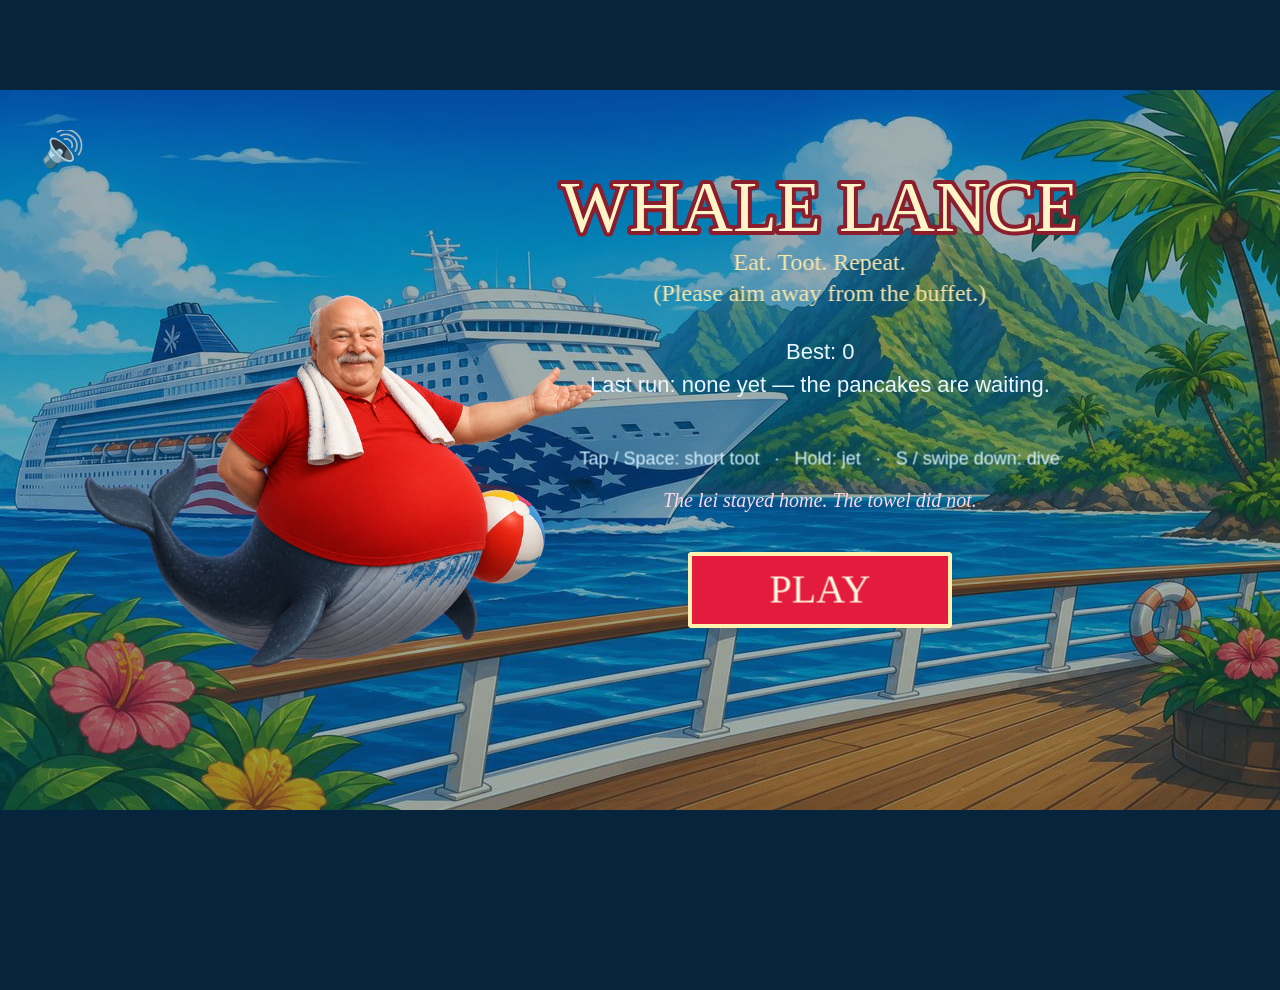
==== index.html @ 10d1d17a "Ship playable Whale Lance prototype with v2 likeness sprites. Phaser 3 title → play → game over → re" ====
<!DOCTYPE html>
<html lang="en">
<head>
  <meta charset="UTF-8" />
  <meta name="viewport" content="width=device-width, initial-scale=1, maximum-scale=1, user-scalable=no, viewport-fit=cover" />
  <meta name="apple-mobile-web-app-capable" content="yes" />
  <meta name="mobile-web-app-capable" content="yes" />
  <meta name="theme-color" content="#0a3d62" />
  <title>Whale Lance</title>
  <link rel="stylesheet" href="css/style.css" />
</head>
<body>
  <div id="game"></div>
  <script src="vendor/phaser.min.js"></script>
  <script src="js/game.js"></script>
</body>
</html>
---- css/style.css ----
html, body {
  margin: 0;
  padding: 0;
  width: 100%;
  height: 100%;
  background: #06253c;
  overflow: hidden;
  touch-action: none;
  user-select: none;
  -webkit-user-select: none;
}

#game {
  width: 100%;
  height: 100%;
}

#game canvas {
  display: block;
  margin: 0 auto;
}
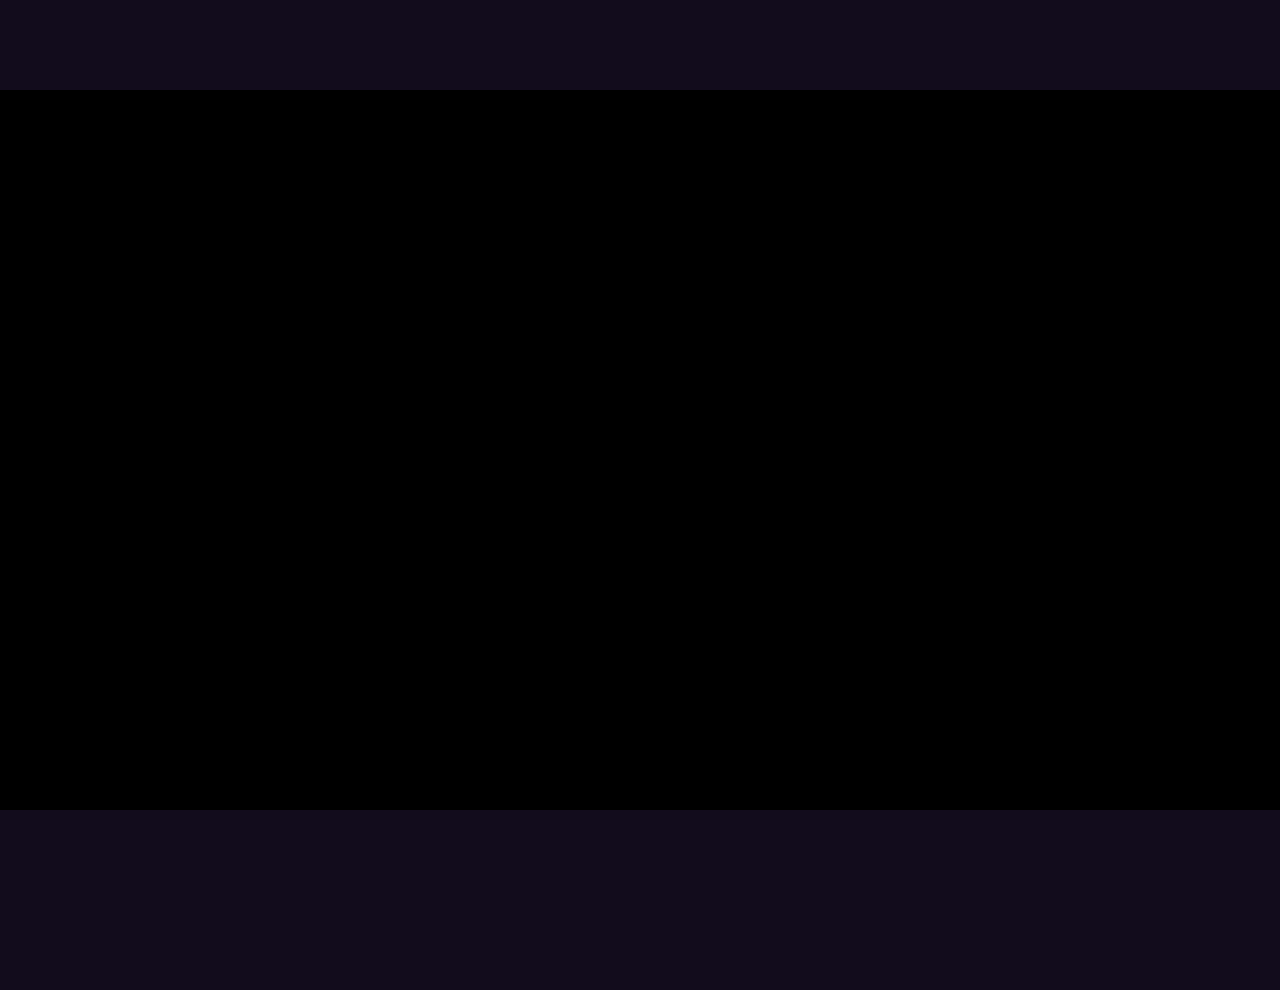
==== commit 604da6f6: "Turn Whale Lance into Tae Kwon Doe Riley. Keep the one-button side-scroll loop, but Riley kicks inst" ====
--- a/index.html
+++ b/index.html
@@ -5,8 +5,8 @@
   <meta name="viewport" content="width=device-width, initial-scale=1, maximum-scale=1, user-scalable=no, viewport-fit=cover" />
   <meta name="apple-mobile-web-app-capable" content="yes" />
   <meta name="mobile-web-app-capable" content="yes" />
-  <meta name="theme-color" content="#0a3d62" />
-  <title>Whale Lance</title>
+  <meta name="theme-color" content="#120c1c" />
+  <title>Tae Kwon Doe Riley</title>
   <link rel="stylesheet" href="css/style.css" />
 </head>
 <body>
--- a/css/style.css
+++ b/css/style.css
@@ -3,7 +3,7 @@
   padding: 0;
   width: 100%;
   height: 100%;
-  background: #06253c;
+  background: #120c1c;
   overflow: hidden;
   touch-action: none;
   user-select: none;
